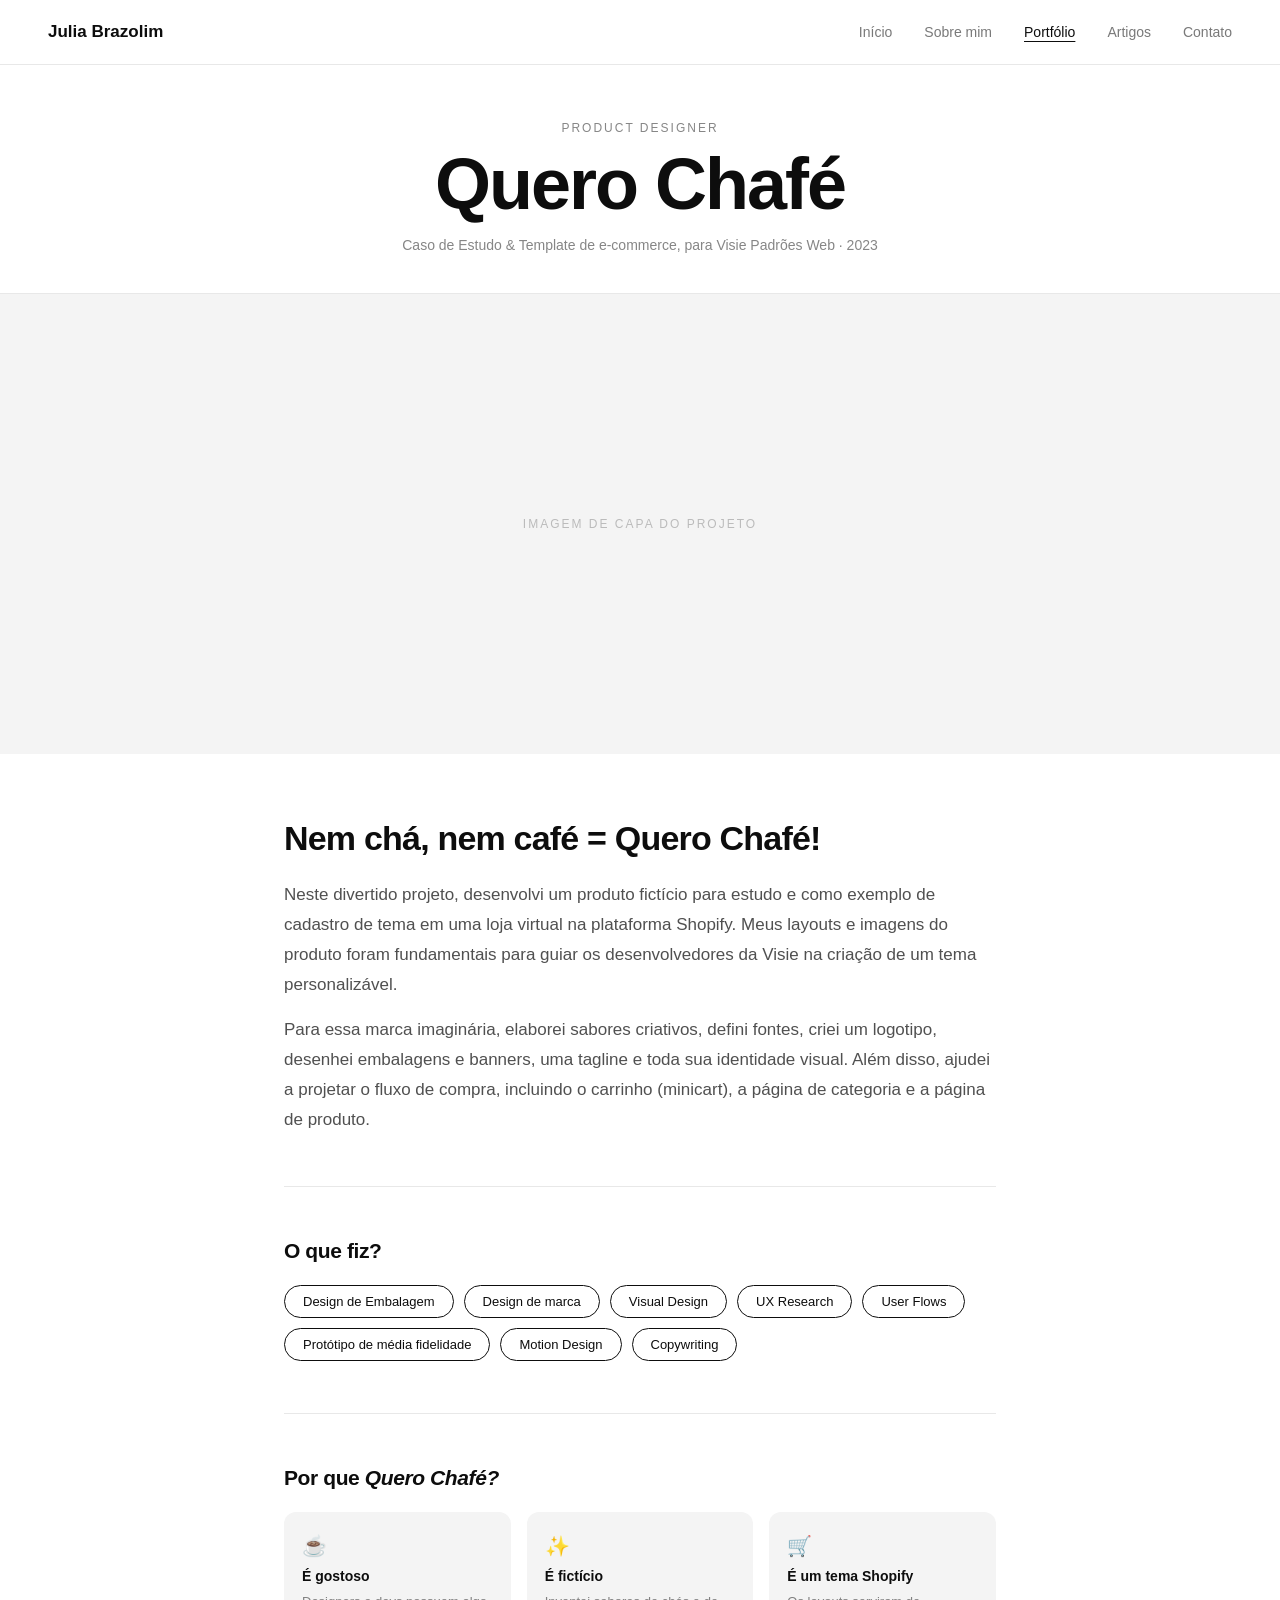
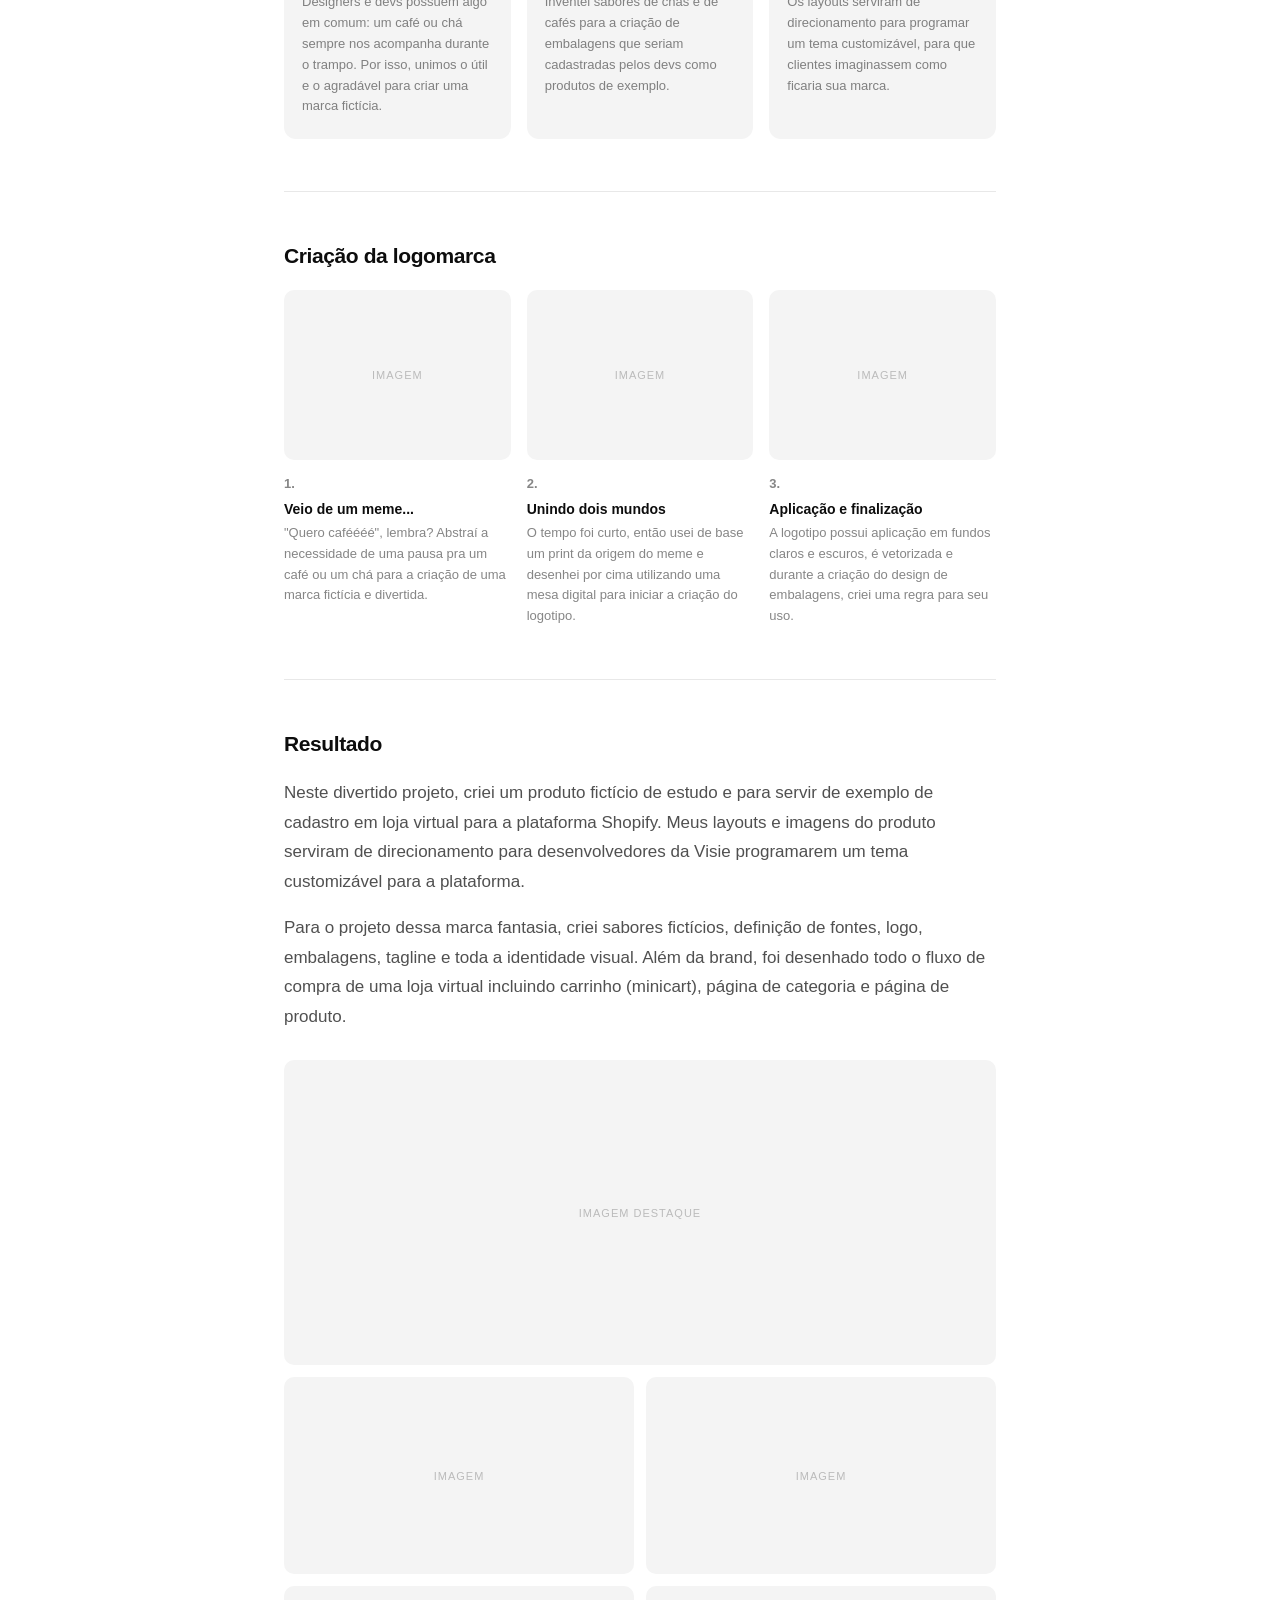
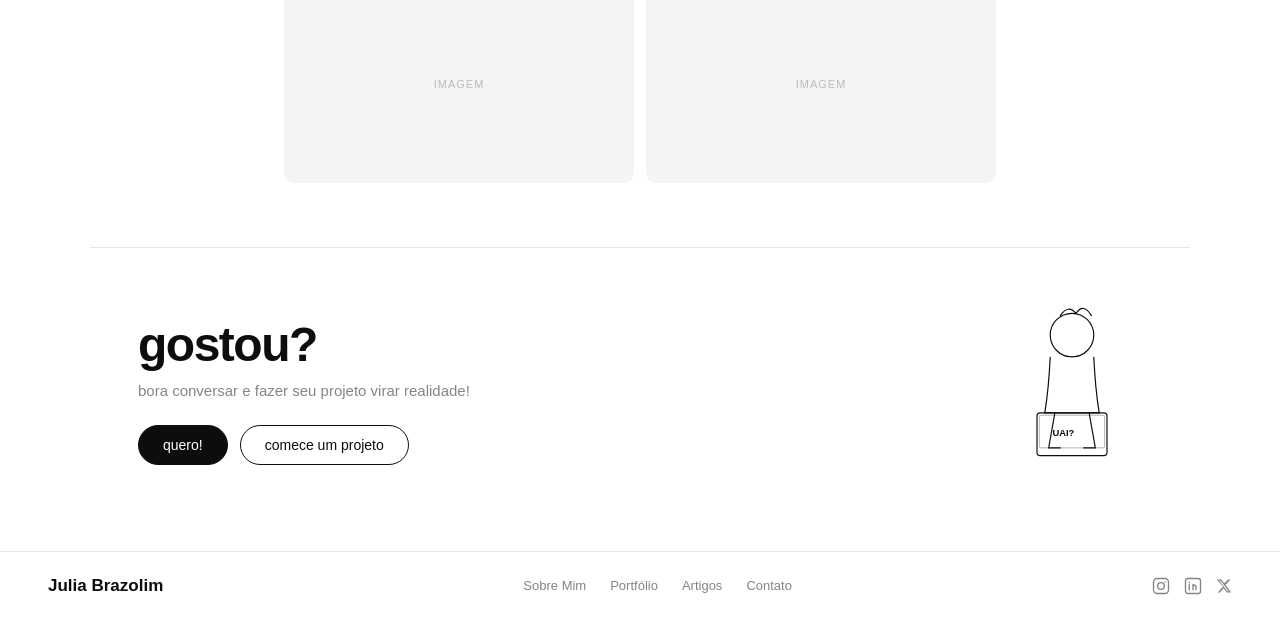
==== case-single.html @ 9dbadd5e "Novo portfólio — substitui versão anterior" ====
<!DOCTYPE html>
<html lang="pt-BR">
<head>
<meta charset="UTF-8">
<meta name="viewport" content="width=device-width, initial-scale=1.0">
<title>Quero Chafé — Julia Brazolim</title>
<style>
  * { margin: 0; padding: 0; box-sizing: border-box; }

  :root {
    --black: #0d0d0d;
    --white: #ffffff;
    --pink: #e040b5;
    --gray: #f4f4f4;
    --gray2: #e8e8e8;
    --text-dim: rgba(13,13,13,0.5);
    --max: 760px;
  }

  body { background: var(--white); color: var(--black); font-family: 'Helvetica Neue', Arial, sans-serif; overflow-x: hidden; }
  a { color: inherit; text-decoration: none; }

  /* NAV */
  nav {
    display: flex;
    justify-content: space-between;
    align-items: center;
    padding: 22px 48px;
    position: sticky;
    top: 0;
    z-index: 100;
    background: var(--white);
    border-bottom: 1px solid var(--gray2);
  }

  .nav-logo { font-size: 17px; font-weight: 600; }
  .nav-links { display: flex; gap: 32px; list-style: none; font-size: 14px; }
  .nav-links a { opacity: 0.55; transition: opacity 0.2s; }
  .nav-links a:hover, .nav-links a.active { opacity: 1; text-decoration: underline; text-underline-offset: 4px; }

  .nav-toggle {
    display: none;
    flex-direction: column;
    gap: 5px;
    cursor: pointer;
    background: none;
    border: none;
    padding: 4px;
  }

  .nav-toggle span { display: block; width: 22px; height: 2px; background: var(--black); border-radius: 2px; }

  .mobile-menu {
    display: none;
    position: fixed;
    inset: 0;
    background: var(--white);
    z-index: 99;
    flex-direction: column;
    align-items: center;
    justify-content: center;
    gap: 36px;
  }

  .mobile-menu.open { display: flex; }
  .mobile-menu a { font-size: 28px; font-weight: 700; opacity: 0.75; color: var(--black); }
  .mobile-menu a:hover { opacity: 1; }

  .mobile-close {
    position: absolute;
    top: 20px;
    right: 24px;
    background: none;
    border: none;
    color: var(--black);
    font-size: 32px;
    line-height: 1;
    cursor: pointer;
    opacity: 0.6;
    transition: opacity 0.2s;
  }

  .mobile-close:hover { opacity: 1; }

  /* HERO */
  .case-hero { text-align: center; padding: 56px 48px 40px; border-bottom: 1px solid var(--gray2); }
  .case-hero .overline { font-size: 12px; letter-spacing: 2px; text-transform: uppercase; color: var(--text-dim); margin-bottom: 12px; }
  .case-hero h1 { font-size: clamp(36px, 7vw, 72px); font-weight: 800; letter-spacing: -2px; line-height: 1.05; margin-bottom: 14px; }
  .case-hero .subtitle { font-size: 14px; color: var(--text-dim); }

  /* HERO IMAGE */
  .hero-image { width: 100%; background: var(--gray); display: flex; align-items: center; justify-content: center; }
  .hero-image .placeholder { width: 100%; height: 460px; display: flex; align-items: center; justify-content: center; font-size: 12px; letter-spacing: 2px; text-transform: uppercase; color: #bbb; }

  /* CONTENT */
  .content { max-width: var(--max); margin: 0 auto; padding: 64px 24px; }

  .intro h2 { font-size: clamp(22px, 3vw, 34px); font-weight: 800; letter-spacing: -0.8px; line-height: 1.2; margin-bottom: 22px; }
  .intro p { font-size: 17px; line-height: 1.75; color: rgba(13,13,13,0.72); margin-bottom: 16px; }

  .divider { border: none; border-top: 1px solid var(--gray2); margin: 52px 0; }

  .section-title { font-size: 21px; font-weight: 800; letter-spacing: -0.4px; margin-bottom: 22px; }

  /* TAGS */
  .tags { display: flex; flex-wrap: wrap; gap: 10px; }
  .tag { padding: 8px 18px; border-radius: 100px; border: 1.5px solid var(--black); font-size: 13px; font-weight: 500; }

  /* HIGHLIGHTS */
  .highlights { display: grid; grid-template-columns: repeat(3, 1fr); gap: 16px; }

  .highlight-card { background: var(--gray); border-radius: 12px; padding: 22px 18px; }
  .highlight-card .hl-icon { font-size: 20px; margin-bottom: 10px; }
  .highlight-card h4 { font-size: 14px; font-weight: 700; margin-bottom: 8px; }
  .highlight-card p { font-size: 13px; line-height: 1.6; color: var(--text-dim); }

  /* STEPS */
  .steps { display: grid; grid-template-columns: repeat(3, 1fr); gap: 16px; margin-bottom: 8px; }

  .step-img {
    width: 100%;
    aspect-ratio: 4/3;
    background: var(--gray);
    border-radius: 10px;
    display: flex;
    align-items: center;
    justify-content: center;
    font-size: 11px;
    color: #bbb;
    letter-spacing: 1px;
    text-transform: uppercase;
    margin-bottom: 14px;
    overflow: hidden;
  }

  .step-number { font-size: 13px; font-weight: 700; margin-bottom: 6px; color: var(--text-dim); }
  .step-item h4 { font-size: 14px; font-weight: 700; margin-bottom: 6px; }
  .step-item p { font-size: 13px; line-height: 1.6; color: var(--text-dim); }

  /* RESULTADO */
  .resultado-text p { font-size: 17px; line-height: 1.75; color: rgba(13,13,13,0.72); margin-bottom: 16px; }

  /* GALLERY */
  .gallery { display: grid; grid-template-columns: 1fr 1fr; gap: 12px; margin-top: 28px; }
  .gallery-item { border-radius: 10px; overflow: hidden; background: var(--gray); }
  .gallery-item.wide { grid-column: span 2; }
  .gallery-item .img-ph { width: 100%; aspect-ratio: 16/9; display: flex; align-items: center; justify-content: center; font-size: 11px; color: #bbb; letter-spacing: 1px; text-transform: uppercase; }
  .gallery-item.wide .img-ph { aspect-ratio: 21/9; }

  /* BUTTONS */
  .btn { padding: 11px 24px; border-radius: 100px; font-size: 14px; font-weight: 500; cursor: pointer; transition: all 0.2s; border: 1.5px solid var(--black); display: inline-block; }
  .btn-filled { background: var(--black); color: var(--white); }
  .btn-filled:hover { background: transparent; color: var(--black); }
  .btn-outline { background: transparent; color: var(--black); }
  .btn-outline:hover { background: var(--black); color: var(--white); }
  .btn-group { display: flex; gap: 12px; flex-wrap: wrap; }

  /* CTA */
  .cta-section { padding: 56px 48px 72px; display: flex; align-items: center; justify-content: space-between; max-width: 1100px; margin: 0 auto; gap: 40px; border-top: 1px solid var(--gray2); }
  .cta-text h2 { font-size: clamp(28px, 4vw, 48px); font-weight: 800; letter-spacing: -1.5px; margin-bottom: 10px; }
  .cta-text p { font-size: 15px; color: var(--text-dim); margin-bottom: 26px; }
  .cta-illo { flex-shrink: 0; width: 140px; }
  .cta-illo svg { width: 100%; height: auto; }

  /* FOOTER */
  footer { border-top: 1px solid var(--gray2); padding: 24px 48px; display: flex; justify-content: space-between; align-items: center; font-size: 13px; flex-wrap: wrap; gap: 16px; }
  .footer-links { display: flex; gap: 24px; list-style: none; opacity: 0.5; flex-wrap: wrap; }
  .footer-links a:hover { opacity: 1; }
  .social-links { display: flex; gap: 14px; align-items: center; }
  .social-links a { opacity: 0.5; transition: opacity 0.2s; display: flex; }
  .social-links a:hover { opacity: 1; }

  /* =====================
     RESPONSIVE
  ===================== */
  @media (min-width: 320px) and (max-width: 740px) {
    nav { padding: 18px 24px; }
    .nav-links { display: none; }
    .nav-toggle { display: flex; }

    .case-hero { padding: 40px 24px 28px; }
    .case-hero h1 { letter-spacing: -1px; }

    .hero-image .placeholder { height: 240px; }

    .content { padding: 44px 24px; }

    .intro h2 { font-size: 22px; }
    .intro p { font-size: 16px; }

    /* highlights: 1 coluna */
    .highlights { grid-template-columns: 1fr; gap: 12px; }

    /* steps: 1 coluna */
    .steps { grid-template-columns: 1fr; gap: 28px; }

    /* gallery: 1 coluna */
    .gallery { grid-template-columns: 1fr; }
    .gallery-item.wide { grid-column: span 1; }
    .gallery-item .img-ph { aspect-ratio: 16/9; }
    .gallery-item.wide .img-ph { aspect-ratio: 16/9; }

    .cta-section { flex-direction: column; align-items: flex-start; padding: 40px 24px 56px; gap: 28px; }
    .cta-illo { align-self: flex-end; width: 110px; }

    footer { flex-direction: column; align-items: flex-start; padding: 24px; gap: 20px; }
    .footer-links { gap: 14px; }
  }
</style>
</head>
<body>

<nav>
  <div class="nav-logo">Julia Brazolim</div>
  <ul class="nav-links">
    <li><a href="#">Início</a></li>
    <li><a href="#">Sobre mim</a></li>
    <li><a href="#" class="active">Portfólio</a></li>
    <li><a href="#">Artigos</a></li>
    <li><a href="#">Contato</a></li>
  </ul>
  <button class="nav-toggle" onclick="document.getElementById('mobileMenu').classList.add('open')" aria-label="Abrir menu">
    <span></span><span></span><span></span>
  </button>
</nav>

<div class="mobile-menu" id="mobileMenu">
  <button class="mobile-close" onclick="document.getElementById('mobileMenu').classList.remove('open')">×</button>
  <a href="#" onclick="document.getElementById('mobileMenu').classList.remove('open')">Início</a>
  <a href="#" onclick="document.getElementById('mobileMenu').classList.remove('open')">Sobre mim</a>
  <a href="#" onclick="document.getElementById('mobileMenu').classList.remove('open')">Portfólio</a>
  <a href="#" onclick="document.getElementById('mobileMenu').classList.remove('open')">Artigos</a>
  <a href="#" onclick="document.getElementById('mobileMenu').classList.remove('open')">Contato</a>
</div>

<div class="case-hero">
  <p class="overline">Product Designer</p>
  <h1>Quero Chafé</h1>
  <p class="subtitle">Caso de Estudo &amp; Template de e-commerce, para Visie Padrões Web · 2023</p>
</div>

<div class="hero-image">
  <div class="placeholder">imagem de capa do projeto</div>
</div>

<div class="content">

  <section class="intro">
    <h2>Nem chá, nem café = Quero Chafé!</h2>
    <p>Neste divertido projeto, desenvolvi um produto fictício para estudo e como exemplo de cadastro de tema em uma loja virtual na plataforma Shopify. Meus layouts e imagens do produto foram fundamentais para guiar os desenvolvedores da Visie na criação de um tema personalizável.</p>
    <p>Para essa marca imaginária, elaborei sabores criativos, defini fontes, criei um logotipo, desenhei embalagens e banners, uma tagline e toda sua identidade visual. Além disso, ajudei a projetar o fluxo de compra, incluindo o carrinho (minicart), a página de categoria e a página de produto.</p>
  </section>

  <hr class="divider">

  <section>
    <p class="section-title">O que fiz?</p>
    <div class="tags">
      <span class="tag">Design de Embalagem</span>
      <span class="tag">Design de marca</span>
      <span class="tag">Visual Design</span>
      <span class="tag">UX Research</span>
      <span class="tag">User Flows</span>
      <span class="tag">Protótipo de média fidelidade</span>
      <span class="tag">Motion Design</span>
      <span class="tag">Copywriting</span>
    </div>
  </section>

  <hr class="divider">

  <section>
    <p class="section-title">Por que <em>Quero Chafé?</em></p>
    <div class="highlights">
      <div class="highlight-card">
        <div class="hl-icon">☕</div>
        <h4>É gostoso</h4>
        <p>Designers e devs possuem algo em comum: um café ou chá sempre nos acompanha durante o trampo. Por isso, unimos o útil e o agradável para criar uma marca fictícia.</p>
      </div>
      <div class="highlight-card">
        <div class="hl-icon">✨</div>
        <h4>É fictício</h4>
        <p>Inventei sabores de chás e de cafés para a criação de embalagens que seriam cadastradas pelos devs como produtos de exemplo.</p>
      </div>
      <div class="highlight-card">
        <div class="hl-icon">🛒</div>
        <h4>É um tema Shopify</h4>
        <p>Os layouts serviram de direcionamento para programar um tema customizável, para que clientes imaginassem como ficaria sua marca.</p>
      </div>
    </div>
  </section>

  <hr class="divider">

  <section>
    <p class="section-title">Criação da logomarca</p>
    <div class="steps">
      <div class="step-item">
        <div class="step-img">imagem</div>
        <p class="step-number">1.</p>
        <h4>Veio de um meme...</h4>
        <p>"Quero caféééé", lembra? Abstraí a necessidade de uma pausa pra um café ou um chá para a criação de uma marca fictícia e divertida.</p>
      </div>
      <div class="step-item">
        <div class="step-img">imagem</div>
        <p class="step-number">2.</p>
        <h4>Unindo dois mundos</h4>
        <p>O tempo foi curto, então usei de base um print da origem do meme e desenhei por cima utilizando uma mesa digital para iniciar a criação do logotipo.</p>
      </div>
      <div class="step-item">
        <div class="step-img">imagem</div>
        <p class="step-number">3.</p>
        <h4>Aplicação e finalização</h4>
        <p>A logotipo possui aplicação em fundos claros e escuros, é vetorizada e durante a criação do design de embalagens, criei uma regra para seu uso.</p>
      </div>
    </div>
  </section>

  <hr class="divider">

  <section>
    <p class="section-title">Resultado</p>
    <div class="resultado-text">
      <p>Neste divertido projeto, criei um produto fictício de estudo e para servir de exemplo de cadastro em loja virtual para a plataforma Shopify. Meus layouts e imagens do produto serviram de direcionamento para desenvolvedores da Visie programarem um tema customizável para a plataforma.</p>
      <p>Para o projeto dessa marca fantasia, criei sabores fictícios, definição de fontes, logo, embalagens, tagline e toda a identidade visual. Além da brand, foi desenhado todo o fluxo de compra de uma loja virtual incluindo carrinho (minicart), página de categoria e página de produto.</p>
    </div>
    <div class="gallery">
      <div class="gallery-item wide"><div class="img-ph">imagem destaque</div></div>
      <div class="gallery-item"><div class="img-ph">imagem</div></div>
      <div class="gallery-item"><div class="img-ph">imagem</div></div>
      <div class="gallery-item"><div class="img-ph">imagem</div></div>
      <div class="gallery-item"><div class="img-ph">imagem</div></div>
    </div>
  </section>

</div>

<section class="cta-section">
  <div class="cta-text">
    <h2>gostou?</h2>
    <p>bora conversar e fazer seu projeto virar realidade!</p>
    <div class="btn-group">
      <a href="#" class="btn btn-filled">quero!</a>
      <a href="#" class="btn btn-outline">comece um projeto</a>
    </div>
  </div>
  <div class="cta-illo">
    <svg viewBox="0 0 180 220" fill="none">
      <circle cx="90" cy="40" r="28" stroke="#0d0d0d" stroke-width="1.5" fill="none"/>
      <path d="M75 15 Q85 0 95 12 Q105 -2 115 15" stroke="#0d0d0d" stroke-width="1.5" fill="none" stroke-linecap="round"/>
      <path d="M62 68 Q60 110 55 140 L125 140 Q120 110 118 68" stroke="#0d0d0d" stroke-width="1.5" fill="none"/>
      <rect x="45" y="140" width="90" height="55" rx="4" stroke="#0d0d0d" stroke-width="1.5" fill="none"/>
      <rect x="48" y="143" width="84" height="42" rx="2" stroke="#0d0d0d" stroke-width="1" fill="none" opacity="0.4"/>
      <text x="65" y="170" fill="#0d0d0d" font-size="12" font-family="Arial" font-weight="bold">UAI?</text>
      <path d="M68 140 L60 185 L75 185" stroke="#0d0d0d" stroke-width="1.5" fill="none" stroke-linecap="round"/>
      <path d="M112 140 L120 185 L105 185" stroke="#0d0d0d" stroke-width="1.5" fill="none" stroke-linecap="round"/>
    </svg>
  </div>
</section>

<footer>
  <div class="nav-logo">Julia Brazolim</div>
  <ul class="footer-links">
    <li><a href="#">Sobre Mim</a></li><li><a href="#">Portfólio</a></li><li><a href="#">Artigos</a></li><li><a href="#">Contato</a></li>
  </ul>
  <div class="social-links">
    <a href="#" aria-label="Instagram"><svg width="18" height="18" viewBox="0 0 24 24" fill="none" stroke="currentColor" stroke-width="1.8" stroke-linecap="round" stroke-linejoin="round"><rect x="2" y="2" width="20" height="20" rx="5"/><circle cx="12" cy="12" r="4.5"/><circle cx="17.5" cy="6.5" r="1" fill="currentColor" stroke="none"/></svg></a>
    <a href="#" aria-label="LinkedIn"><svg width="18" height="18" viewBox="0 0 24 24" fill="none" stroke="currentColor" stroke-width="1.8" stroke-linecap="round" stroke-linejoin="round"><rect x="2" y="2" width="20" height="20" rx="3"/><path d="M7 10v7M7 7v.5M12 17v-4a2 2 0 0 1 4 0v4M12 10v7"/></svg></a>
    <a href="#" aria-label="X"><svg width="16" height="16" viewBox="0 0 24 24" fill="currentColor"><path d="M18.244 2.25h3.308l-7.227 8.26 8.502 11.24H16.17l-4.714-6.231-5.401 6.231H2.747l7.73-8.835L1.254 2.25H8.08l4.259 5.63 5.905-5.63zm-1.161 17.52h1.833L7.084 4.126H5.117z"/></svg></a>
  </div>
</footer>

</body>
</html>
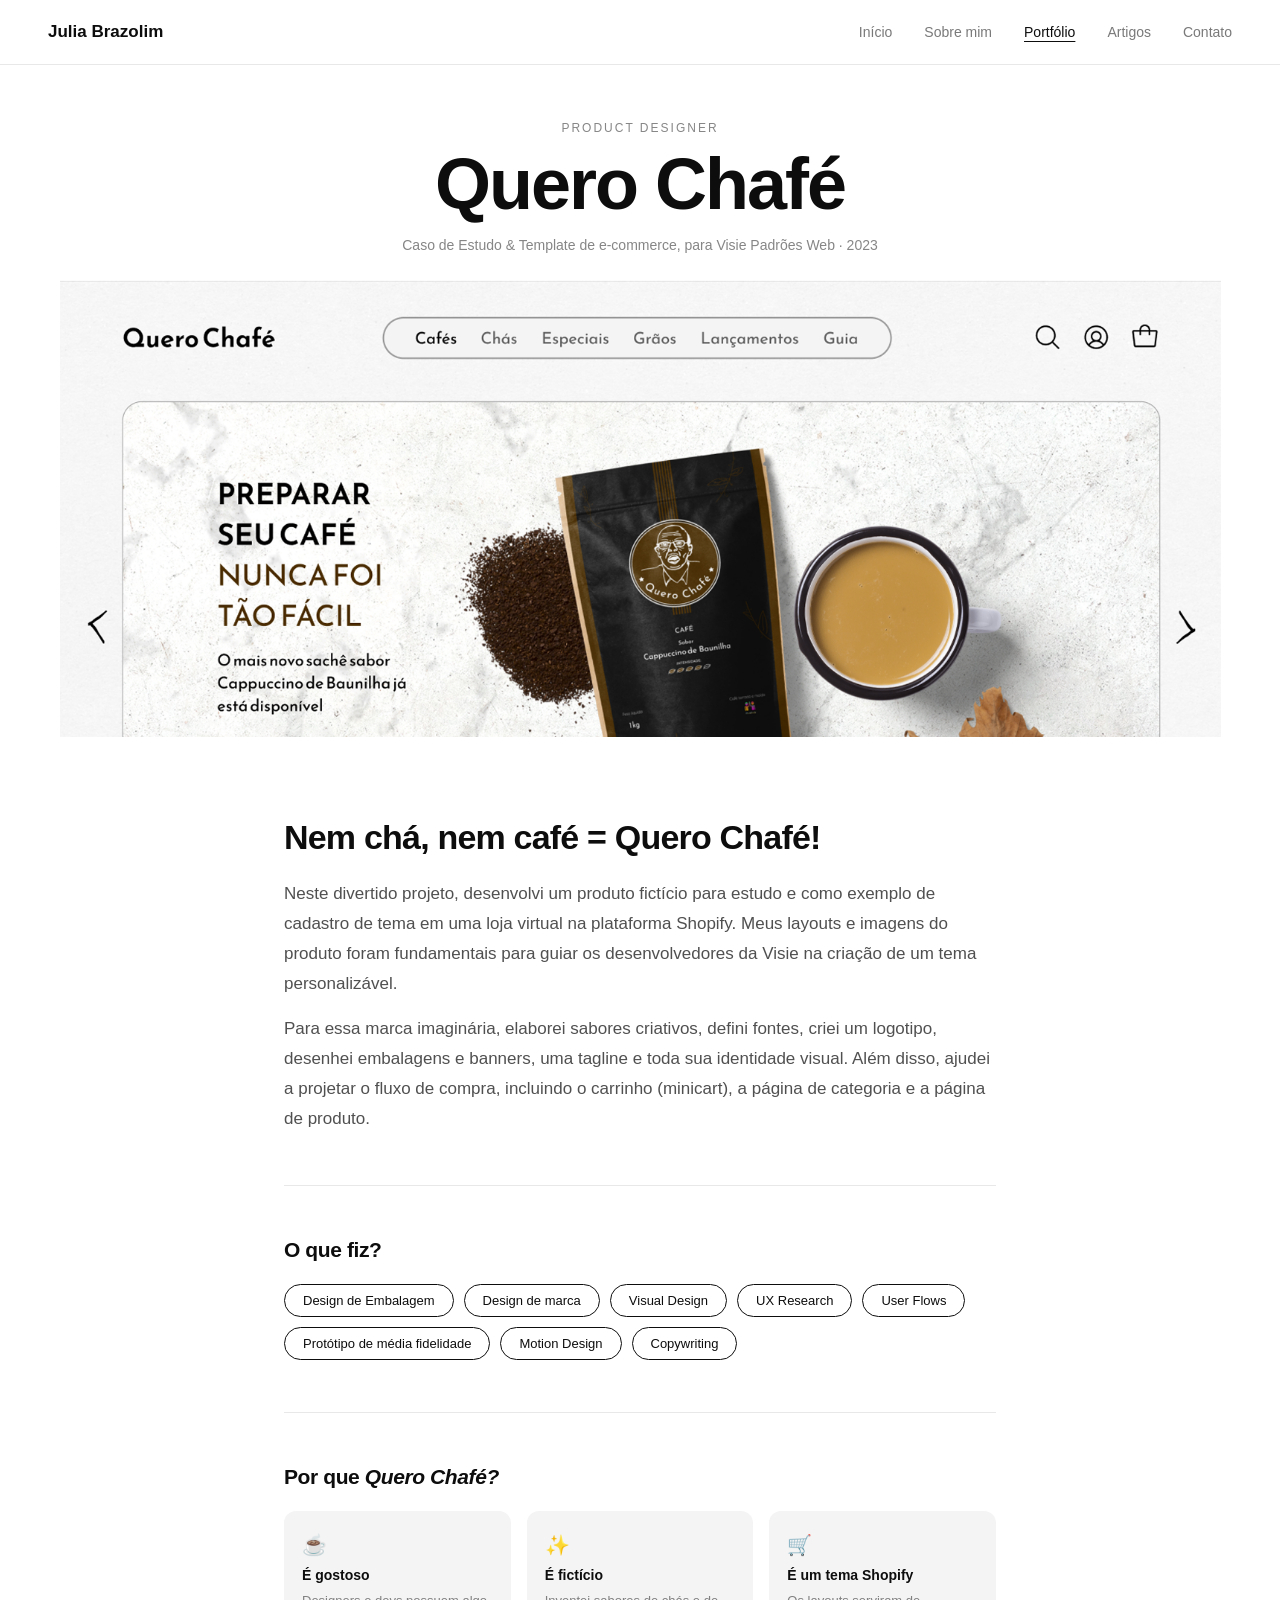
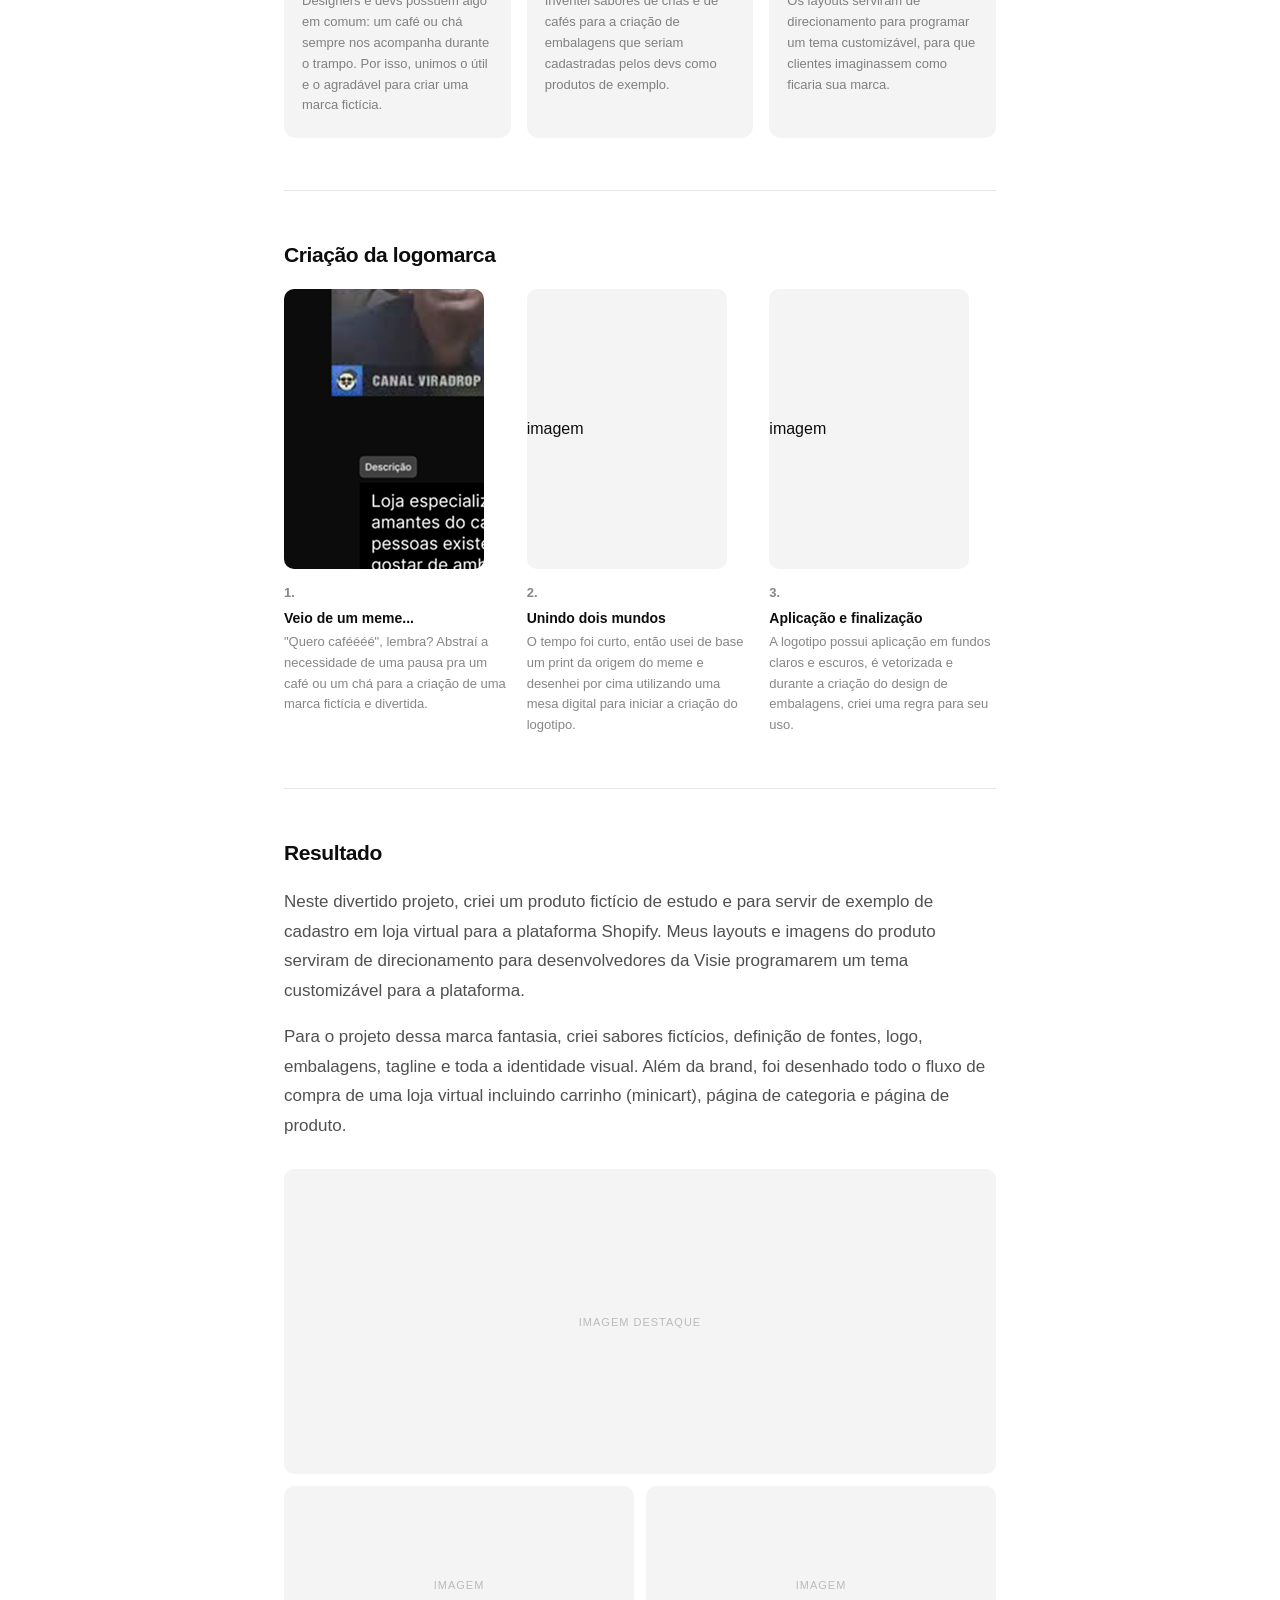
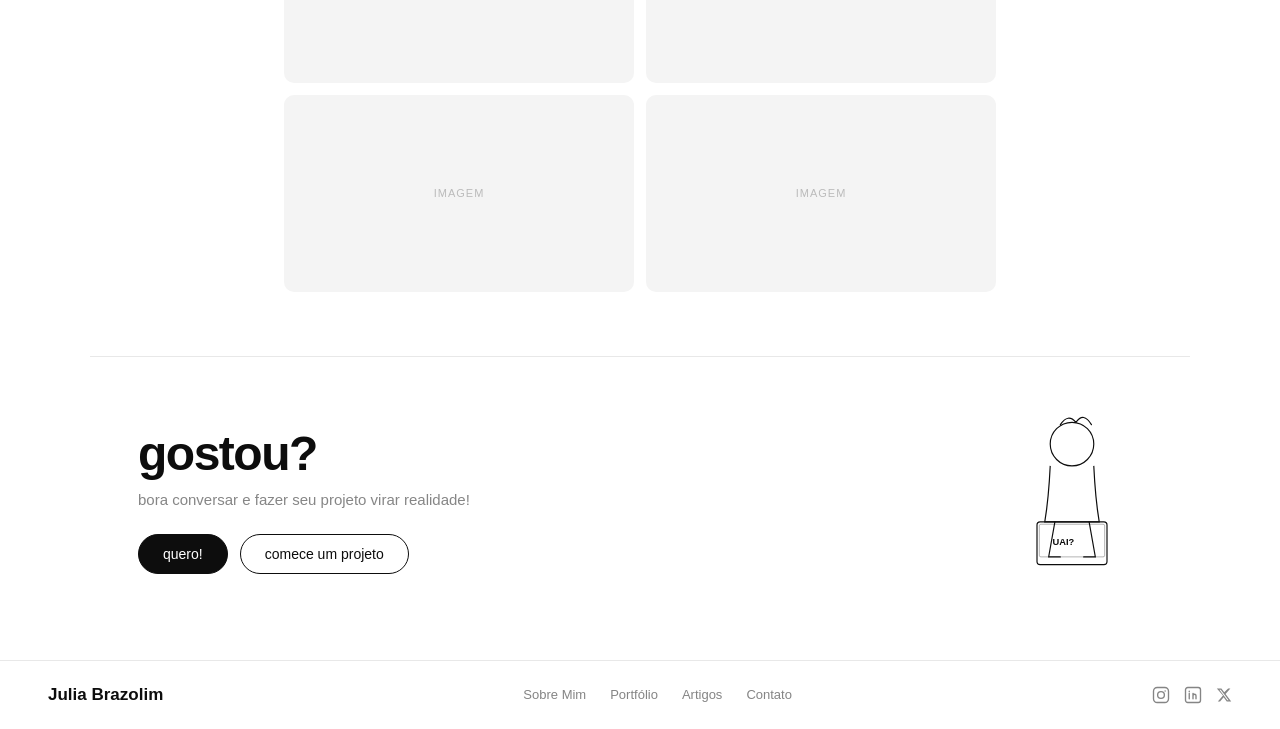
==== commit 4df7e477: "Adicionei animação no svg e single case chafé Co-Authored-By: Claude Sonnet 4.6 <noreply@anthropic.c" ====
--- a/case-single.html
+++ b/case-single.html
@@ -83,14 +83,32 @@
   .mobile-close:hover { opacity: 1; }
 
   /* HERO */
-  .case-hero { text-align: center; padding: 56px 48px 40px; border-bottom: 1px solid var(--gray2); }
+  .case-hero { text-align: center; padding: 56px 48px 8px;}
   .case-hero .overline { font-size: 12px; letter-spacing: 2px; text-transform: uppercase; color: var(--text-dim); margin-bottom: 12px; }
   .case-hero h1 { font-size: clamp(36px, 7vw, 72px); font-weight: 800; letter-spacing: -2px; line-height: 1.05; margin-bottom: 14px; }
   .case-hero .subtitle { font-size: 14px; color: var(--text-dim); }
 
   /* HERO IMAGE */
-  .hero-image { width: 100%; background: var(--gray); display: flex; align-items: center; justify-content: center; }
-  .hero-image .placeholder { width: 100%; height: 460px; display: flex; align-items: center; justify-content: center; font-size: 12px; letter-spacing: 2px; text-transform: uppercase; color: #bbb; }
+  .hero-image { 
+    width: 100%;
+    display: flex;
+    align-items: center; 
+    margin: 0 auto; 
+    padding: 16px 32px;
+    border-radius: 32px;
+    border-width: 8px;
+    border-color:var(--gray);
+
+  }
+  .hero-image .placeholder { 
+    width: 100%; 
+    height: 460px; 
+    background-image: url("img/case-chafé/capa.png");
+    background-size: contain;
+    background-position: center;
+    background-repeat: no-repeat;
+
+   }
 
   /* CONTENT */
   .content { max-width: var(--max); margin: 0 auto; padding: 64px 24px; }
@@ -118,20 +136,19 @@
   .steps { display: grid; grid-template-columns: repeat(3, 1fr); gap: 16px; margin-bottom: 8px; }
 
   .step-img {
-    width: 100%;
-    aspect-ratio: 4/3;
+    width: 200px;
+    height: 280px;
     background: var(--gray);
     border-radius: 10px;
     display: flex;
     align-items: center;
-    justify-content: center;
-    font-size: 11px;
-    color: #bbb;
-    letter-spacing: 1px;
-    text-transform: uppercase;
     margin-bottom: 14px;
     overflow: hidden;
-  }
+    background-repeat: no-repeat;
+    background-position: center;
+    background-size: cover;
+    object-fit: cover;
+    }
 
   .step-number { font-size: 13px; font-weight: 700; margin-bottom: 6px; color: var(--text-dim); }
   .step-item h4 { font-size: 14px; font-weight: 700; margin-bottom: 6px; }
@@ -240,7 +257,7 @@
 </div>
 
 <div class="hero-image">
-  <div class="placeholder">imagem de capa do projeto</div>
+  <div class="placeholder"></div>
 </div>
 
 <div class="content">
@@ -296,7 +313,7 @@
     <p class="section-title">Criação da logomarca</p>
     <div class="steps">
       <div class="step-item">
-        <div class="step-img">imagem</div>
+        <div class="step-img"><img src="img/case-chafé/2.png"></div>
         <p class="step-number">1.</p>
         <h4>Veio de um meme...</h4>
         <p>"Quero caféééé", lembra? Abstraí a necessidade de uma pausa pra um café ou um chá para a criação de uma marca fictícia e divertida.</p>
